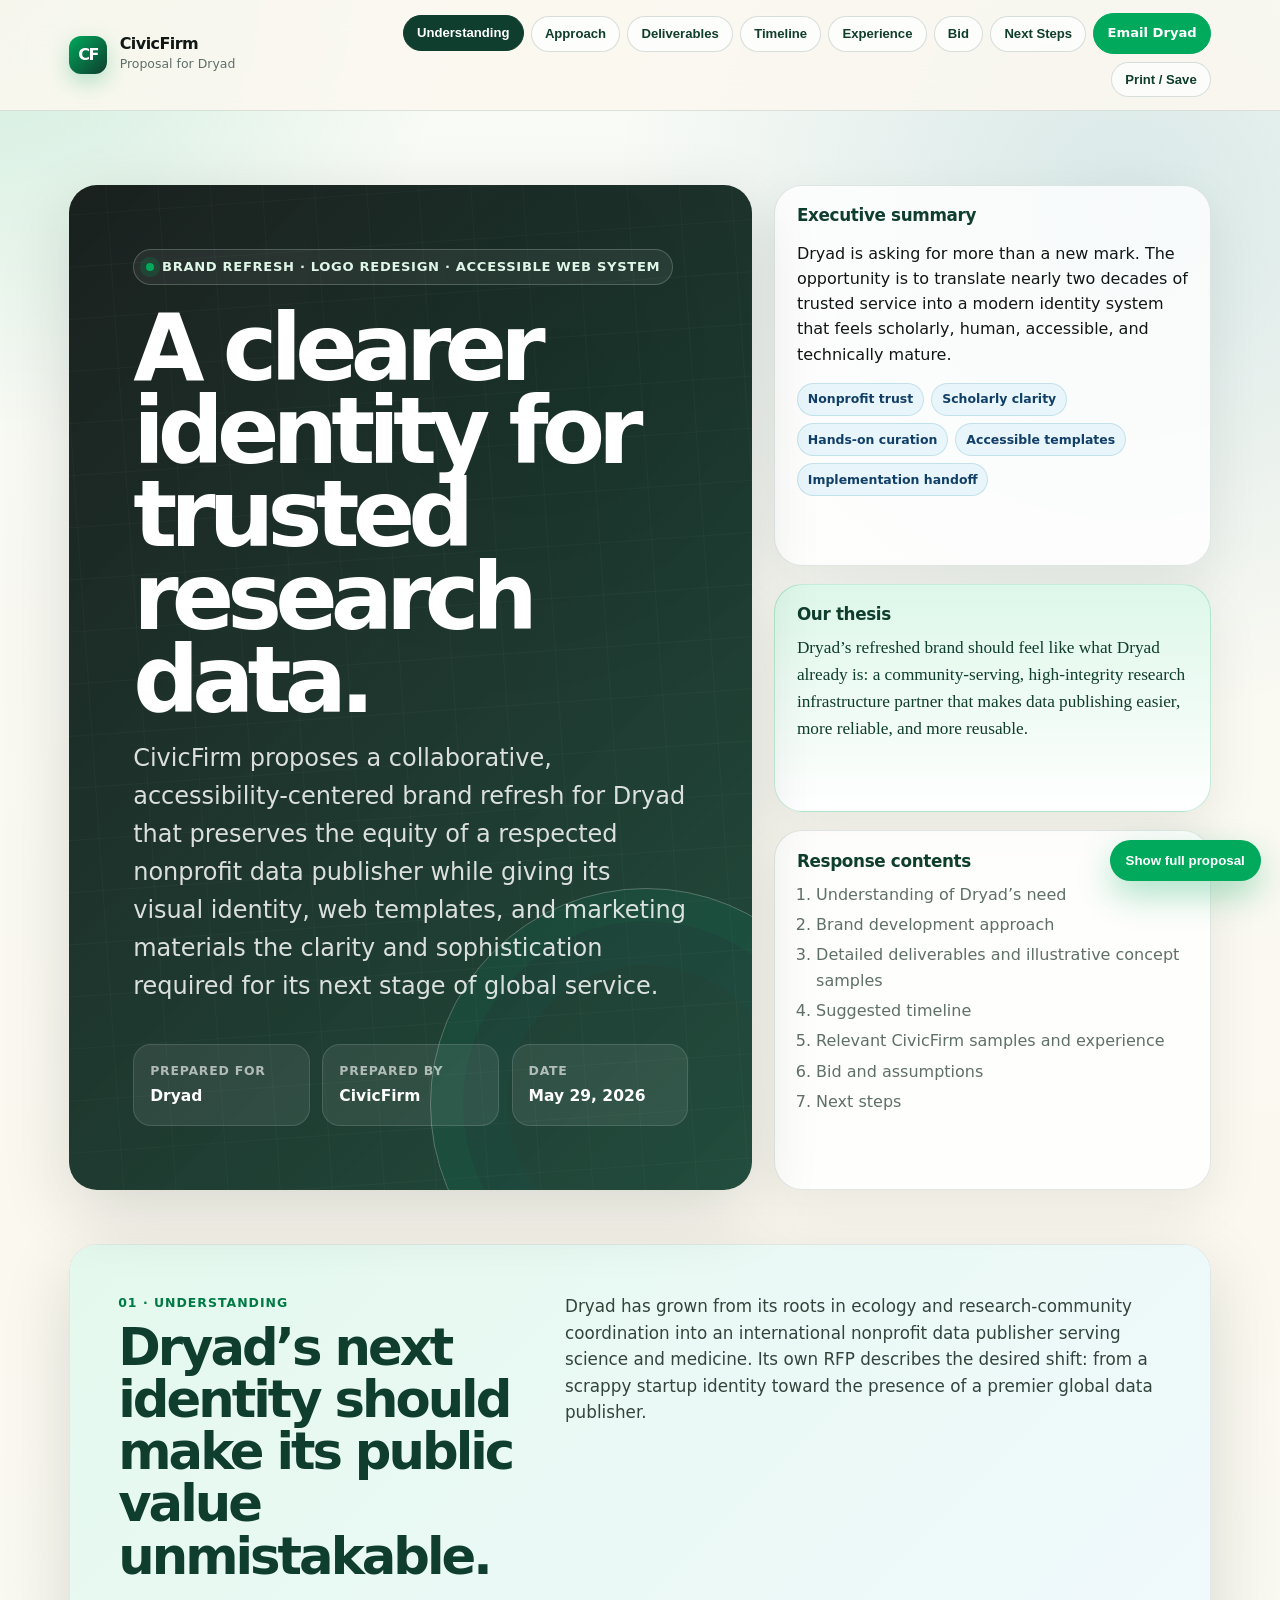
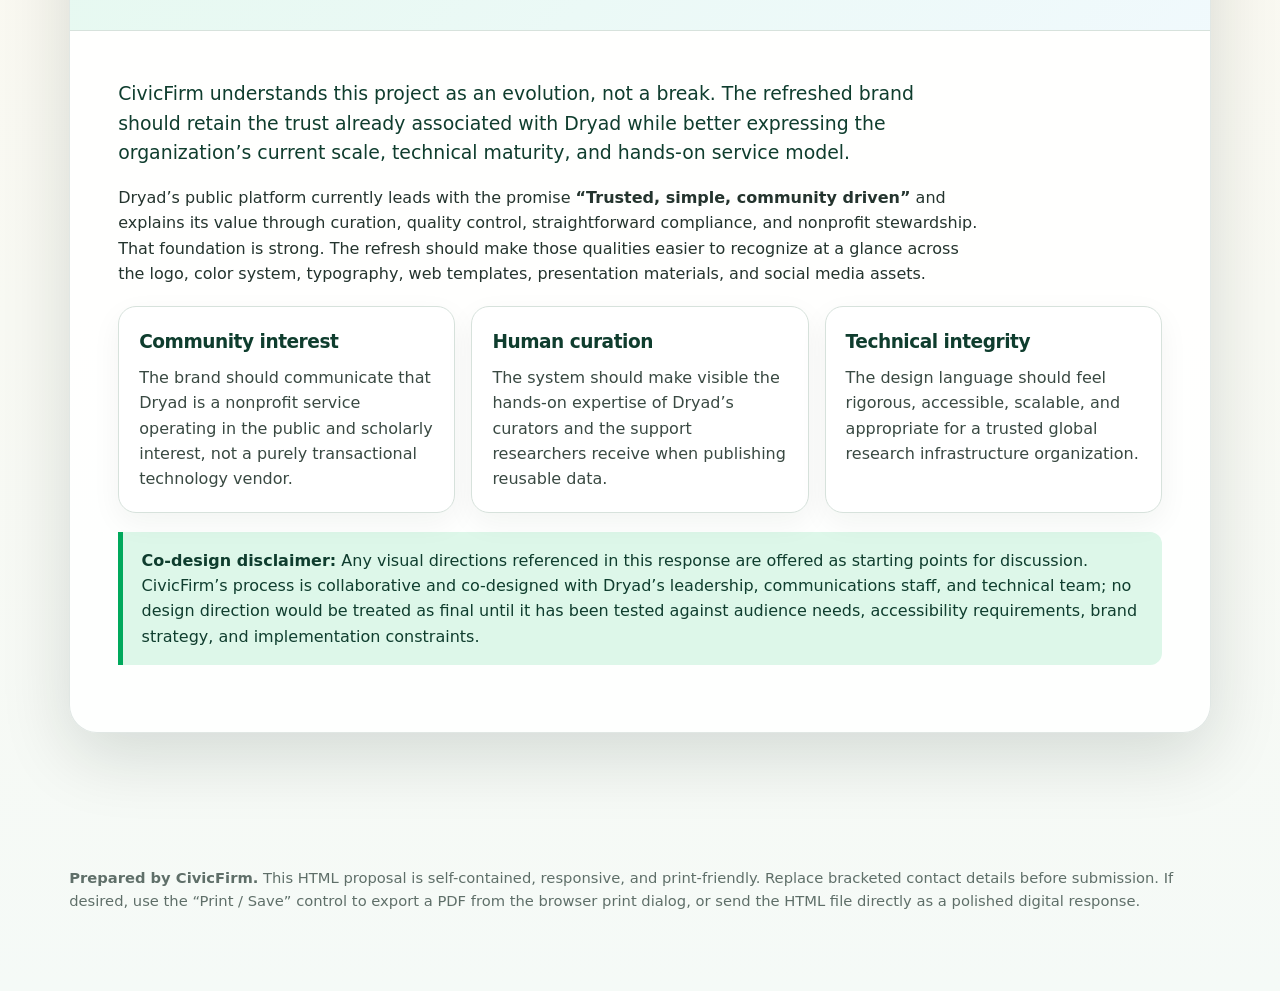
==== client/public/dryad/index.html @ 9127d40f "Add Dryad proposal landing page" ====
<!doctype html>
<html lang="en">
<head>
  <meta charset="utf-8" />
  <meta name="viewport" content="width=device-width, initial-scale=1" />
  <title>CivicFirm Proposal for Dryad Brand Refresh and Logo Redesign</title>
  <meta name="description" content="A CivicFirm proposal response to Dryad's request for proposals for a brand refresh, logo redesign, accessible web redesign, and marketing templates." />
  <style>
    :root {
      --ink: #111715;
      --forest: #0f3d2e;
      --green: #00a95c;
      --green-dark: #007a45;
      --teal: #006e87;
      --blue: #113f67;
      --mint: #ddf7e9;
      --sky: #e8f6fb;
      --ivory: #fbf8ef;
      --paper: #ffffff;
      --muted: #5f6f69;
      --line: #d7e2dc;
      --gold: #c99b3f;
      --shadow: 0 22px 70px rgba(8, 31, 24, 0.14);
      --radius-xl: 28px;
      --radius-lg: 18px;
      --radius-md: 12px;
      --max: 1180px;
      --sans: Inter, ui-sans-serif, system-ui, -apple-system, BlinkMacSystemFont, "Segoe UI", Arial, sans-serif;
      --serif: Georgia, "Times New Roman", serif;
    }

    * { box-sizing: border-box; }
    html { scroll-behavior: smooth; }
    body {
      margin: 0;
      color: var(--ink);
      background:
        radial-gradient(circle at top left, rgba(0,169,92,0.16), transparent 28rem),
        radial-gradient(circle at 88% 8%, rgba(0,110,135,0.13), transparent 32rem),
        linear-gradient(180deg, #f8fbf7 0%, var(--ivory) 48%, #f5faf7 100%);
      font-family: var(--sans);
      line-height: 1.58;
    }

    a { color: var(--teal); text-decoration-thickness: 0.08em; text-underline-offset: 0.18em; }
    a:hover { color: var(--green-dark); }
    strong { font-weight: 760; }

    .skip-link {
      position: absolute;
      left: -999px;
      top: 0;
      background: var(--ink);
      color: white;
      padding: 0.8rem 1rem;
      z-index: 1000;
    }
    .skip-link:focus { left: 1rem; top: 1rem; border-radius: 8px; }

    .topbar {
      position: sticky;
      top: 0;
      z-index: 100;
      backdrop-filter: blur(18px);
      background: rgba(251, 248, 239, 0.88);
      border-bottom: 1px solid rgba(15, 61, 46, 0.12);
    }
    .topbar-inner {
      max-width: var(--max);
      margin: 0 auto;
      padding: 0.82rem 1.2rem;
      display: flex;
      justify-content: space-between;
      align-items: center;
      gap: 1rem;
    }
    .brand-lockup {
      display: flex;
      align-items: center;
      gap: 0.78rem;
      min-width: 220px;
    }
    .mark {
      width: 38px;
      height: 38px;
      border-radius: 12px;
      background: linear-gradient(135deg, var(--green), var(--forest));
      display: grid;
      place-items: center;
      color: #fff;
      font-weight: 900;
      letter-spacing: -0.08em;
      box-shadow: 0 8px 22px rgba(0, 169, 92, 0.28);
    }
    .brand-title { font-weight: 850; letter-spacing: -0.035em; line-height: 1; }
    .brand-subtitle { color: var(--muted); font-size: 0.78rem; margin-top: 0.1rem; }
    .nav-buttons {
      display: flex;
      align-items: center;
      justify-content: flex-end;
      gap: 0.45rem;
      flex-wrap: wrap;
    }
    button.tab-button, .print-button, .email-button {
      appearance: none;
      border: 1px solid rgba(15, 61, 46, 0.16);
      border-radius: 999px;
      background: rgba(255,255,255,0.72);
      color: var(--forest);
      font-weight: 720;
      font-size: 0.82rem;
      padding: 0.58rem 0.82rem;
      cursor: pointer;
      transition: 150ms ease;
      text-decoration: none;
      display: inline-flex;
      align-items: center;
      gap: 0.3rem;
    }
    button.tab-button:hover, .print-button:hover, .email-button:hover,
    button.tab-button[aria-selected="true"] {
      background: var(--forest);
      color: white;
      border-color: var(--forest);
      transform: translateY(-1px);
    }
    .email-button { background: var(--green); border-color: var(--green); color: #fff; }

    .hero {
      max-width: var(--max);
      margin: 0 auto;
      padding: 4.6rem 1.2rem 2rem;
    }
    .hero-grid {
      display: grid;
      grid-template-columns: 1.22fr 0.78fr;
      gap: 1.4rem;
      align-items: stretch;
    }
    .hero-card {
      position: relative;
      overflow: hidden;
      border-radius: var(--radius-xl);
      color: white;
      padding: clamp(2rem, 5vw, 4.4rem);
      min-height: 620px;
      background:
        linear-gradient(135deg, rgba(17,23,21,0.96), rgba(15,61,46,0.92)),
        radial-gradient(circle at 74% 20%, rgba(0,169,92,0.38), transparent 20rem);
      box-shadow: var(--shadow);
    }
    .hero-card::before {
      content: "";
      position: absolute;
      inset: -20%;
      opacity: 0.16;
      background-image:
        linear-gradient(rgba(255,255,255,.18) 1px, transparent 1px),
        linear-gradient(90deg, rgba(255,255,255,.18) 1px, transparent 1px);
      background-size: 52px 52px;
      transform: rotate(-4deg);
    }
    .hero-card::after {
      content: "";
      position: absolute;
      right: -110px;
      bottom: -130px;
      width: 430px;
      height: 430px;
      border: 1px solid rgba(221,247,233,0.28);
      border-radius: 50%;
      box-shadow: inset 0 0 0 32px rgba(0,169,92,0.07), inset 0 0 0 76px rgba(0,110,135,0.05);
    }
    .hero-content { position: relative; z-index: 2; }
    .eyebrow {
      display: inline-flex;
      align-items: center;
      gap: 0.5rem;
      padding: 0.42rem 0.74rem;
      border: 1px solid rgba(221,247,233,0.22);
      border-radius: 999px;
      color: #dff7e8;
      background: rgba(255,255,255,0.06);
      font-size: 0.82rem;
      font-weight: 800;
      letter-spacing: 0.05em;
      text-transform: uppercase;
    }
    .eyebrow::before {
      content: "";
      width: 8px;
      height: 8px;
      border-radius: 50%;
      background: var(--green);
      box-shadow: 0 0 0 6px rgba(0,169,92,0.17);
    }
    h1 {
      font-size: clamp(3rem, 7.2vw, 6.6rem);
      line-height: 0.9;
      letter-spacing: -0.075em;
      margin: 1.4rem 0 1.15rem;
      max-width: 900px;
    }
    .lede {
      font-size: clamp(1.12rem, 2vw, 1.5rem);
      max-width: 780px;
      color: rgba(255,255,255,0.84);
      margin: 0 0 2rem;
    }
    .meta-strip {
      display: grid;
      grid-template-columns: repeat(3, minmax(0, 1fr));
      gap: 0.8rem;
      margin-top: 2.4rem;
    }
    .meta-card {
      background: rgba(255,255,255,0.08);
      border: 1px solid rgba(255,255,255,0.13);
      border-radius: 18px;
      padding: 1rem;
    }
    .meta-card span { display: block; color: rgba(255,255,255,0.62); font-size: 0.78rem; text-transform: uppercase; letter-spacing: 0.06em; font-weight: 800; }
    .meta-card strong { display: block; color: white; margin-top: 0.2rem; font-size: 0.97rem; }

    .side-stack { display: grid; gap: 1.1rem; }
    .summary-card, .quote-card, .toc-card {
      border-radius: var(--radius-xl);
      background: rgba(255,255,255,0.8);
      border: 1px solid rgba(15, 61, 46, 0.12);
      box-shadow: 0 18px 52px rgba(8, 31, 24, 0.08);
      padding: 1.35rem;
    }
    .summary-card h2, .quote-card h2, .toc-card h2 { font-size: 1.05rem; margin: 0 0 0.75rem; letter-spacing: -0.02em; }
    .quote-card {
      background: linear-gradient(180deg, var(--mint), #fff);
      border-color: rgba(0,169,92,0.22);
    }
    .quote-card blockquote {
      margin: 0;
      color: var(--forest);
      font-family: var(--serif);
      font-size: 1.08rem;
      line-height: 1.55;
    }
    .pill-list { display: flex; flex-wrap: wrap; gap: 0.45rem; margin-top: 1rem; }
    .pill {
      display: inline-flex;
      border: 1px solid rgba(0, 110, 135, 0.16);
      background: var(--sky);
      color: var(--blue);
      border-radius: 999px;
      padding: 0.35rem 0.62rem;
      font-size: 0.78rem;
      font-weight: 760;
    }
    .toc-card ol { margin: 0; padding-left: 1.2rem; color: var(--muted); }
    .toc-card li { margin: 0.32rem 0; }

    main {
      max-width: var(--max);
      margin: 0 auto;
      padding: 0 1.2rem 4rem;
    }
    .section {
      display: none;
      margin: 1.4rem 0;
      border-radius: var(--radius-xl);
      background: rgba(255,255,255,0.88);
      border: 1px solid rgba(15, 61, 46, 0.12);
      box-shadow: var(--shadow);
      overflow: hidden;
    }
    .section.active, body.show-all .section { display: block; }
    .section-header {
      display: grid;
      grid-template-columns: 0.82fr 1.18fr;
      gap: 2rem;
      padding: clamp(1.7rem, 4vw, 3rem);
      background:
        linear-gradient(135deg, rgba(221,247,233,0.8), rgba(232,246,251,0.64)),
        linear-gradient(180deg, #fff, #fff);
      border-bottom: 1px solid var(--line);
    }
    .section-kicker { color: var(--green-dark); font-weight: 850; text-transform: uppercase; letter-spacing: 0.08em; font-size: 0.78rem; margin-bottom: 0.5rem; }
    h2 {
      font-size: clamp(2rem, 4vw, 3.2rem);
      line-height: 1.02;
      letter-spacing: -0.058em;
      margin: 0;
      color: var(--forest);
    }
    .section-header p { margin: 0; color: #33443d; font-size: 1.05rem; }
    .section-body { padding: clamp(1.5rem, 4vw, 3rem); }
    .prose { max-width: 860px; }
    .prose p { margin: 0 0 1.05rem; color: #24342e; }
    .lead-paragraph { font-size: 1.18rem; color: var(--forest) !important; }

    .grid-2 { display: grid; grid-template-columns: repeat(2, minmax(0, 1fr)); gap: 1rem; }
    .grid-3 { display: grid; grid-template-columns: repeat(3, minmax(0, 1fr)); gap: 1rem; }
    .card {
      border: 1px solid var(--line);
      border-radius: var(--radius-lg);
      background: #fff;
      padding: 1.25rem;
      box-shadow: 0 10px 30px rgba(8, 31, 24, 0.05);
    }
    .card h3 { margin: 0 0 0.55rem; color: var(--forest); letter-spacing: -0.026em; font-size: 1.16rem; }
    .card p { margin: 0; color: #394942; }
    .number {
      width: 34px;
      height: 34px;
      border-radius: 10px;
      display: grid;
      place-items: center;
      color: #fff;
      background: var(--forest);
      font-weight: 880;
      margin-bottom: 0.75rem;
    }
    .phase-card:nth-child(2) .number { background: var(--teal); }
    .phase-card:nth-child(3) .number { background: var(--green-dark); }
    .phase-card:nth-child(4) .number { background: var(--blue); }
    .phase-card:nth-child(5) .number { background: #6d5b1f; }

    table {
      width: 100%;
      border-collapse: collapse;
      overflow: hidden;
      border-radius: var(--radius-lg);
      background: #fff;
      border: 1px solid var(--line);
      box-shadow: 0 10px 30px rgba(8,31,24,.05);
    }
    th, td { text-align: left; vertical-align: top; padding: 1rem; border-bottom: 1px solid var(--line); }
    th { color: var(--forest); background: #eef8f2; font-size: 0.82rem; text-transform: uppercase; letter-spacing: 0.055em; }
    tr:last-child td { border-bottom: none; }
    td { color: #2b3b35; }

    .concept-intro {
      margin-top: 1.4rem;
      padding: 1rem 1.1rem;
      border-left: 5px solid var(--green);
      border-radius: 0 var(--radius-md) var(--radius-md) 0;
      background: linear-gradient(90deg, rgba(221,247,233,0.92), rgba(232,246,251,0.62));
      color: #22332d;
    }
    .concept-gallery {
      display: grid;
      grid-template-columns: repeat(2, minmax(0, 1fr));
      gap: 1rem;
      margin-top: 1.2rem;
    }
    .concept-panel {
      position: relative;
      overflow: hidden;
      border: 1px solid var(--line);
      border-radius: var(--radius-xl);
      background: #fff;
      box-shadow: 0 16px 48px rgba(8,31,24,0.08);
      min-height: 360px;
    }
    .concept-panel.wide { grid-column: 1 / -1; }
    .concept-head {
      padding: 1rem 1.1rem;
      border-bottom: 1px solid var(--line);
      background: linear-gradient(135deg, #f9fffb, #eef8f2);
    }
    .concept-head span {
      display: inline-flex;
      align-items: center;
      border-radius: 999px;
      padding: 0.28rem 0.55rem;
      background: var(--forest);
      color: #fff;
      font-size: 0.68rem;
      text-transform: uppercase;
      letter-spacing: 0.07em;
      font-weight: 850;
      margin-bottom: 0.45rem;
    }
    .concept-head h3 { margin: 0; color: var(--forest); font-size: 1.08rem; letter-spacing: -0.025em; }
    .concept-body { padding: 1.1rem; }
    .logo-samples {
      display: grid;
      grid-template-columns: repeat(3, minmax(0, 1fr));
      gap: 0.8rem;
    }
    .logo-tile {
      border: 1px solid var(--line);
      border-radius: 18px;
      padding: 1rem 0.8rem;
      min-height: 210px;
      display: flex;
      flex-direction: column;
      justify-content: space-between;
      background: linear-gradient(180deg, #fff, #f8fcfa);
    }
    .logo-mark-demo {
      width: 86px;
      height: 86px;
      margin-bottom: 0.8rem;
      border-radius: 26px;
      display: grid;
      place-items: center;
      color: #fff;
      background: radial-gradient(circle at 35% 30%, #39d982, #0f3d2e 68%);
      font-size: 1.8rem;
      font-weight: 950;
      letter-spacing: -0.08em;
      position: relative;
      overflow: hidden;
    }
    .logo-mark-demo::after {
      content: "";
      position: absolute;
      inset: 14px;
      border: 1px solid rgba(255,255,255,0.42);
      border-radius: 50%;
      box-shadow: 18px 4px 0 -12px rgba(255,255,255,0.75), -14px 18px 0 -11px rgba(255,255,255,0.55), 24px 28px 0 -13px rgba(255,255,255,0.65);
    }
    .logo-mark-demo.alt { border-radius: 999px; background: radial-gradient(circle at 30% 30%, #e8f6fb, #006e87 68%); }
    .logo-mark-demo.line { background: #fbf8ef; color: var(--forest); border: 2px solid var(--forest); }
    .logo-tile strong { color: var(--forest); }
    .logo-tile p { margin: 0.35rem 0 0; color: var(--muted); font-size: 0.86rem; }
    .palette-row {
      display: grid;
      grid-template-columns: repeat(5, minmax(0, 1fr));
      gap: 0.7rem;
      margin-bottom: 1rem;
    }
    .swatch {
      min-height: 122px;
      border-radius: 18px;
      padding: 0.7rem;
      color: #fff;
      display: flex;
      flex-direction: column;
      justify-content: flex-end;
      box-shadow: inset 0 0 0 1px rgba(255,255,255,0.22);
      font-size: 0.76rem;
      font-weight: 760;
    }
    .swatch small { opacity: 0.82; font-weight: 650; }
    .type-demo {
      border: 1px solid var(--line);
      border-radius: 18px;
      padding: 1rem;
      background: #fbfefa;
    }
    .type-demo .display { font-size: clamp(2rem, 4vw, 4rem); line-height: 0.92; letter-spacing: -0.075em; color: var(--forest); font-weight: 900; margin-bottom: 0.7rem; }
    .type-demo .body { max-width: 700px; color: #33443d; }
    .web-mock {
      border: 1px solid #cfe0d7;
      border-radius: 22px;
      overflow: hidden;
      background: #fff;
      box-shadow: 0 12px 36px rgba(8,31,24,0.08);
    }
    .browser-bar {
      height: 38px;
      background: #eef4f0;
      border-bottom: 1px solid #d6e5dd;
      display: flex;
      align-items: center;
      gap: 0.35rem;
      padding: 0 0.9rem;
    }
    .browser-dot { width: 9px; height: 9px; border-radius: 50%; background: #b7c7bf; }
    .mock-hero {
      display: grid;
      grid-template-columns: 0.95fr 1.05fr;
      min-height: 330px;
    }
    .mock-left {
      padding: 1.4rem;
      background: linear-gradient(135deg, #0f3d2e, #113f67);
      color: #fff;
      position: relative;
      overflow: hidden;
    }
    .mock-left::after {
      content: "";
      position: absolute;
      right: -50px;
      bottom: -50px;
      width: 170px;
      height: 170px;
      border: 1px solid rgba(255,255,255,0.2);
      border-radius: 50%;
      box-shadow: inset 0 0 0 28px rgba(0,169,92,0.14);
    }
    .mock-left h4 { font-size: 2.1rem; line-height: 0.95; letter-spacing: -0.06em; margin: 2rem 0 0.6rem; max-width: 360px; }
    .mock-left p { color: rgba(255,255,255,0.82); margin: 0; max-width: 360px; }
    .mock-right { padding: 1.2rem; background: #f8fcfa; }
    .mock-search { background: white; border: 1px solid #d5e4dc; border-radius: 999px; padding: 0.72rem 0.9rem; color: #587067; margin-bottom: 1rem; }
    .mock-card { background: white; border: 1px solid #dbe8e1; border-radius: 16px; padding: 0.9rem; margin-bottom: 0.7rem; }
    .mock-card strong { color: var(--forest); display: block; }
    .mock-card span { color: var(--muted); font-size: 0.85rem; }
    .marketing-mocks {
      display: grid;
      grid-template-columns: 0.92fr 1.08fr;
      gap: 1rem;
      align-items: stretch;
    }
    .social-card {
      border-radius: 26px;
      min-height: 360px;
      background:
        radial-gradient(circle at 83% 15%, rgba(0,169,92,0.28), transparent 9rem),
        linear-gradient(135deg, #0f3d2e, #111715);
      color: white;
      padding: 1.4rem;
      display: flex;
      flex-direction: column;
      justify-content: space-between;
      overflow: hidden;
      position: relative;
    }
    .social-card::after { content: ""; position: absolute; inset: auto -80px -80px auto; width: 220px; height: 220px; border-radius: 50%; border: 1px solid rgba(255,255,255,0.25); }
    .social-card h4 { font-size: 2.6rem; line-height: 0.9; letter-spacing: -0.07em; margin: 0; position: relative; z-index: 1; }
    .social-card p { color: rgba(255,255,255,0.78); max-width: 310px; position: relative; z-index: 1; }
    .slide-card {
      border: 1px solid var(--line);
      border-radius: 24px;
      background: #fff;
      padding: 1.2rem;
      min-height: 360px;
      display: grid;
      grid-template-rows: auto 1fr auto;
      gap: 1rem;
    }
    .slide-title { font-size: 2.1rem; line-height: 1; letter-spacing: -0.06em; color: var(--forest); font-weight: 900; max-width: 450px; }
    .slide-chart { display: grid; grid-template-columns: repeat(4, 1fr); align-items: end; gap: 0.55rem; min-height: 150px; padding: 0.8rem; background: #f4faf7; border-radius: 18px; }
    .bar { border-radius: 999px 999px 6px 6px; background: linear-gradient(180deg, #00a95c, #006e87); min-height: 46px; }
    .asset-caption { margin: 0.75rem 0 0; color: var(--muted); font-size: 0.88rem; }

    .sample-grid {
      display: grid;
      grid-template-columns: repeat(5, minmax(0, 1fr));
      gap: 0.9rem;
      margin-top: 1.25rem;
    }
    .sample-card {
      border: 1px solid var(--line);
      border-radius: var(--radius-lg);
      background: linear-gradient(180deg, #fff, #f8fcfa);
      padding: 1rem;
      box-shadow: 0 10px 30px rgba(8, 31, 24, 0.05);
      display: flex;
      flex-direction: column;
      gap: 0.55rem;
      min-height: 260px;
    }
    .sample-tag {
      color: var(--green-dark);
      background: var(--mint);
      border: 1px solid rgba(0,169,92,0.18);
      border-radius: 999px;
      padding: 0.28rem 0.52rem;
      font-size: 0.68rem;
      font-weight: 850;
      letter-spacing: 0.055em;
      text-transform: uppercase;
      align-self: flex-start;
    }
    .sample-card h3 { margin: 0; color: var(--forest); letter-spacing: -0.03em; font-size: 1.08rem; }
    .sample-card p { margin: 0; color: #3a4b44; font-size: 0.92rem; }
    .sample-card .relevance { margin-top: auto; padding-top: 0.75rem; border-top: 1px solid var(--line); color: var(--blue); }

    .timeline {
      position: relative;
      display: grid;
      gap: 0.75rem;
    }
    .timeline-item {
      display: grid;
      grid-template-columns: 150px 1fr;
      gap: 1rem;
      align-items: start;
      padding: 1rem;
      border: 1px solid var(--line);
      border-radius: var(--radius-lg);
      background: #fff;
    }
    .week {
      color: var(--green-dark);
      font-weight: 850;
      text-transform: uppercase;
      letter-spacing: 0.06em;
      font-size: 0.82rem;
    }
    .timeline-item h3 { margin: 0 0 0.2rem; font-size: 1.04rem; color: var(--forest); }
    .timeline-item p { margin: 0; color: #43544d; }

    .investment {
      display: grid;
      grid-template-columns: 0.9fr 1.1fr;
      gap: 1rem;
      align-items: stretch;
    }
    .price-card {
      border-radius: var(--radius-xl);
      background: linear-gradient(135deg, var(--forest), #061b14);
      color: #fff;
      padding: 2rem;
      position: relative;
      overflow: hidden;
    }
    .price-card::after {
      content: "";
      position: absolute;
      right: -90px;
      top: -90px;
      width: 230px;
      height: 230px;
      border-radius: 50%;
      background: rgba(0,169,92,0.2);
    }
    .price-label { color: rgba(255,255,255,.65); text-transform: uppercase; letter-spacing: .08em; font-weight: 850; font-size: .78rem; }
    .price { font-size: clamp(3rem, 7vw, 5.3rem); letter-spacing: -0.08em; font-weight: 900; line-height: .9; margin: 0.65rem 0; }
    .price-card p { color: rgba(255,255,255,.82); margin: 0; }

    .note {
      border-left: 5px solid var(--green);
      background: var(--mint);
      padding: 1rem 1.15rem;
      border-radius: 0 var(--radius-md) var(--radius-md) 0;
      color: var(--forest);
      margin: 1.2rem 0;
    }
    .fineprint { color: var(--muted); font-size: 0.9rem; }
    .source-list { font-size: 0.92rem; color: var(--muted); }
    .source-list li { margin-bottom: 0.4rem; }

    .closing {
      border-radius: var(--radius-xl);
      padding: clamp(2rem, 5vw, 4rem);
      background: linear-gradient(135deg, #fff, var(--mint));
      border: 1px solid rgba(0,169,92,.18);
    }
    .closing h2 { max-width: 760px; }
    .contact-box {
      display: grid;
      grid-template-columns: repeat(3, minmax(0, 1fr));
      gap: 0.9rem;
      margin-top: 1.4rem;
    }
    .contact-box .card { min-height: 118px; }

    .footer {
      max-width: var(--max);
      margin: 0 auto;
      padding: 2rem 1.2rem 4rem;
      color: var(--muted);
      font-size: 0.92rem;
    }

    .show-all-toggle {
      position: fixed;
      right: 1.2rem;
      bottom: 1.2rem;
      z-index: 90;
      border: none;
      background: var(--green);
      color: #fff;
      border-radius: 999px;
      padding: 0.82rem 1rem;
      font-weight: 850;
      box-shadow: 0 14px 34px rgba(0,169,92,0.32);
      cursor: pointer;
    }

    @media (max-width: 980px) {
      .hero-grid, .section-header, .grid-2, .grid-3, .concept-gallery, .logo-samples, .palette-row, .mock-hero, .marketing-mocks, .sample-grid, .investment { grid-template-columns: 1fr; }
      .hero-card { min-height: auto; }
      .topbar-inner { align-items: flex-start; flex-direction: column; }
      .nav-buttons { justify-content: flex-start; }
      .meta-strip { grid-template-columns: 1fr; }
      .timeline-item { grid-template-columns: 1fr; }
      .contact-box { grid-template-columns: 1fr; }
    }

    @media print {
      body { background: #fff; color: #000; }
      .topbar, .show-all-toggle, .skip-link { display: none !important; }
      .hero { padding-top: 0; }
      .hero-grid, .section-header, .grid-2, .grid-3, .concept-gallery, .logo-samples, .palette-row, .mock-hero, .marketing-mocks, .sample-grid, .investment, .contact-box { grid-template-columns: 1fr; }
      .hero-card, .section, .card, table, .summary-card, .quote-card, .toc-card { box-shadow: none; }
      .section { display: block !important; break-inside: avoid; margin: 1rem 0; }
      .hero-card { min-height: auto; color: #000; background: #fff; border: 1px solid #ddd; }
      .hero-card::before, .hero-card::after { display: none; }
      .lede, .meta-card strong, .meta-card span { color: #000; }
      .meta-card { border: 1px solid #ddd; background: #fff; }
      a { color: #000; text-decoration: underline; }
    }
  </style>
</head>
<body>
  <a class="skip-link" href="#proposal">Skip to proposal content</a>

  <header class="topbar" aria-label="Proposal navigation">
    <div class="topbar-inner">
      <div class="brand-lockup" aria-label="CivicFirm proposal brand">
        <div class="mark" aria-hidden="true">CF</div>
        <div>
          <div class="brand-title">CivicFirm</div>
          <div class="brand-subtitle">Proposal for Dryad</div>
        </div>
      </div>
      <nav class="nav-buttons" aria-label="Proposal sections" role="tablist">
        <button class="tab-button" role="tab" aria-selected="true" data-target="understanding">Understanding</button>
        <button class="tab-button" role="tab" aria-selected="false" data-target="approach">Approach</button>
        <button class="tab-button" role="tab" aria-selected="false" data-target="deliverables">Deliverables</button>
        <button class="tab-button" role="tab" aria-selected="false" data-target="timeline">Timeline</button>
        <button class="tab-button" role="tab" aria-selected="false" data-target="experience">Experience</button>
        <button class="tab-button" role="tab" aria-selected="false" data-target="investment">Bid</button>
        <button class="tab-button" role="tab" aria-selected="false" data-target="next">Next Steps</button>
        <a class="email-button" href="mailto:partnerships@dryad.org?subject=CivicFirm%20Proposal%20for%20Dryad%20Brand%20Refresh%20and%20Logo%20Redesign">Email Dryad</a>
        <button class="print-button" type="button" onclick="window.print()">Print / Save</button>
      </nav>
    </div>
  </header>

  <section class="hero" aria-labelledby="proposal-title">
    <div class="hero-grid">
      <div class="hero-card">
        <div class="hero-content">
          <div class="eyebrow">Brand Refresh · Logo Redesign · Accessible Web System</div>
          <h1 id="proposal-title">A clearer identity for trusted research data.</h1>
          <p class="lede">CivicFirm proposes a collaborative, accessibility-centered brand refresh for Dryad that preserves the equity of a respected nonprofit data publisher while giving its visual identity, web templates, and marketing materials the clarity and sophistication required for its next stage of global service.</p>
          <div class="meta-strip" aria-label="Proposal summary details">
            <div class="meta-card"><span>Prepared for</span><strong>Dryad</strong></div>
            <div class="meta-card"><span>Prepared by</span><strong>CivicFirm</strong></div>
            <div class="meta-card"><span>Date</span><strong>May 29, 2026</strong></div>
          </div>
        </div>
      </div>
      <aside class="side-stack" aria-label="Proposal summary">
        <div class="summary-card">
          <h2>Executive summary</h2>
          <p>Dryad is asking for more than a new mark. The opportunity is to translate nearly two decades of trusted service into a modern identity system that feels scholarly, human, accessible, and technically mature.</p>
          <div class="pill-list" aria-label="Proposal themes">
            <span class="pill">Nonprofit trust</span>
            <span class="pill">Scholarly clarity</span>
            <span class="pill">Hands-on curation</span>
            <span class="pill">Accessible templates</span>
            <span class="pill">Implementation handoff</span>
          </div>
        </div>
        <div class="quote-card">
          <h2>Our thesis</h2>
          <blockquote>Dryad’s refreshed brand should feel like what Dryad already is: a community-serving, high-integrity research infrastructure partner that makes data publishing easier, more reliable, and more reusable.</blockquote>
        </div>
        <div class="toc-card">
          <h2>Response contents</h2>
          <ol>
            <li>Understanding of Dryad’s need</li>
            <li>Brand development approach</li>
            <li>Detailed deliverables and illustrative concept samples</li>
            <li>Suggested timeline</li>
            <li>Relevant CivicFirm samples and experience</li>
            <li>Bid and assumptions</li>
            <li>Next steps</li>
          </ol>
        </div>
      </aside>
    </div>
  </section>

  <main id="proposal">
    <section class="section active" id="understanding" role="tabpanel" aria-labelledby="understanding-label">
      <div class="section-header">
        <div>
          <div class="section-kicker" id="understanding-label">01 · Understanding</div>
          <h2>Dryad’s next identity should make its public value unmistakable.</h2>
        </div>
        <p>Dryad has grown from its roots in ecology and research-community coordination into an international nonprofit data publisher serving science and medicine. Its own RFP describes the desired shift: from a scrappy startup identity toward the presence of a premier global data publisher.</p>
      </div>
      <div class="section-body">
        <div class="prose">
          <p class="lead-paragraph">CivicFirm understands this project as an evolution, not a break. The refreshed brand should retain the trust already associated with Dryad while better expressing the organization’s current scale, technical maturity, and hands-on service model.</p>
          <p>Dryad’s public platform currently leads with the promise <strong>“Trusted, simple, community driven”</strong> and explains its value through curation, quality control, straightforward compliance, and nonprofit stewardship. That foundation is strong. The refresh should make those qualities easier to recognize at a glance across the logo, color system, typography, web templates, presentation materials, and social media assets.</p>
        </div>
        <div class="grid-3" style="margin-top:1.25rem;">
          <div class="card"><h3>Community interest</h3><p>The brand should communicate that Dryad is a nonprofit service operating in the public and scholarly interest, not a purely transactional technology vendor.</p></div>
          <div class="card"><h3>Human curation</h3><p>The system should make visible the hands-on expertise of Dryad’s curators and the support researchers receive when publishing reusable data.</p></div>
          <div class="card"><h3>Technical integrity</h3><p>The design language should feel rigorous, accessible, scalable, and appropriate for a trusted global research infrastructure organization.</p></div>
        </div>
        <div class="note"><strong>Co-design disclaimer:</strong> Any visual directions referenced in this response are offered as starting points for discussion. CivicFirm’s process is collaborative and co-designed with Dryad’s leadership, communications staff, and technical team; no design direction would be treated as final until it has been tested against audience needs, accessibility requirements, brand strategy, and implementation constraints.</div>
      </div>
    </section>

    <section class="section" id="approach" role="tabpanel" aria-labelledby="approach-label">
      <div class="section-header">
        <div>
          <div class="section-kicker" id="approach-label">02 · Approach</div>
          <h2>A structured process that turns strategy into implementation-ready design.</h2>
        </div>
        <p>Our approach is designed for stakeholder review, technical handoff, and accessibility from the beginning. Each phase produces usable artifacts and clear decision points so Dryad’s team can move confidently from discovery to implementation.</p>
      </div>
      <div class="section-body">
        <div class="grid-3">
          <div class="card phase-card"><div class="number">1</div><h3>Discovery and alignment</h3><p>We begin with a focused kickoff, stakeholder conversations, review of existing brand and website assets, audience mapping, and a shared definition of what the refreshed identity must accomplish.</p></div>
          <div class="card phase-card"><div class="number">2</div><h3>Brand strategy foundation</h3><p>We translate findings into a practical brand brief covering positioning, tone, visual principles, accessibility considerations, and criteria for evaluating creative directions.</p></div>
          <div class="card phase-card"><div class="number">3</div><h3>Logo and identity exploration</h3><p>We develop two to three concept routes for Dryad’s logo, color palette, typography, and graphic language, then refine the selected direction into a complete core identity system.</p></div>
          <div class="card phase-card"><div class="number">4</div><h3>Accessible web template design</h3><p>We design implementation-ready page templates for priority content types, with responsive behavior, component notes, accessibility guidance, and collaboration with Dryad’s in-house technical team.</p></div>
          <div class="card phase-card"><div class="number">5</div><h3>Marketing templates and handoff</h3><p>We create presentation and social media templates, finalize brand guidance, package source files, and support a handoff session so Dryad can implement and extend the system internally.</p></div>
        </div>
      </div>
    </section>

    <section class="section" id="deliverables" role="tabpanel" aria-labelledby="deliverables-label">
      <div class="section-header">
        <div>
          <div class="section-kicker" id="deliverables-label">03 · Deliverables</div>
          <h2>The work will cover identity, web templates, marketing templates, and handoff.</h2>
        </div>
        <p>The proposed deliverables are mapped directly to Dryad’s RFP scope: core brand elements, accessible web redesign templates, and marketing materials in the same visual system.</p>
      </div>
      <div class="section-body">
        <table aria-label="Proposed deliverables">
          <thead><tr><th>Area</th><th>Included deliverables</th><th>Purpose</th></tr></thead>
          <tbody>
            <tr><td><strong>Core brand identity</strong></td><td>Updated logo system, logo lockups, color palette, typography recommendations, graphic motif direction, accessibility notes, and concise brand usage guidance.</td><td>Establish a recognizable identity that balances Dryad’s nonprofit roots, scholarly credibility, and technical sophistication.</td></tr>
            <tr><td><strong>Accessible web redesign</strong></td><td>Homepage direction, dataset/search experience direction, about or partner page template, help/resource page template, news/article template, general content page template, mobile responsive states, and component annotations.</td><td>Give Dryad’s in-house team practical, implementation-ready design guidance for priority page types.</td></tr>
            <tr><td><strong>Marketing templates</strong></td><td>Presentation deck cover and content slides, social media announcement cards, and reusable visual style guidance for future communications.</td><td>Help Dryad launch and maintain the refreshed brand consistently across outreach channels.</td></tr>
            <tr><td><strong>Technical handoff</strong></td><td>Organized source files, export-ready assets, design tokens where appropriate, accessibility notes, implementation meeting, and one post-handoff QA review cycle.</td><td>Support a smooth transition from design approval to internal implementation without unnecessary ambiguity.</td></tr>
          </tbody>
        </table>
        <div class="concept-intro"><strong>Illustrative samples of requested deliverables:</strong> The following concept samples are included to show the type of thinking CivicFirm would bring to the logo, brand system, accessible web templates, and marketing materials Dryad requested. These are intentionally preliminary, not final design recommendations; the actual creative direction would be co-designed with Dryad after discovery, stakeholder input, accessibility review, and technical implementation planning.</div>
        <div class="concept-gallery" aria-label="Illustrative sample concepts for Dryad requested deliverables">
          <article class="concept-panel wide">
            <div class="concept-head"><span>Logo system sample</span><h3>Three early identity directions to explore, not final marks.</h3></div>
            <div class="concept-body">
              <div class="logo-samples">
                <div class="logo-tile"><div><div class="logo-mark-demo">d</div><strong>Rooted data</strong><p>A refined evolution of Dryad’s tree/data-dot equity, connecting growth, stewardship, and reusable data.</p></div></div>
                <div class="logo-tile"><div><div class="logo-mark-demo alt">D</div><strong>Global repository</strong><p>A circular mark suggesting a trusted international network for research data across disciplines.</p></div></div>
                <div class="logo-tile"><div><div class="logo-mark-demo line">dy</div><strong>Scholarly utility</strong><p>A restrained typographic route emphasizing credibility, clarity, and a mature nonprofit infrastructure presence.</p></div></div>
              </div>
              <p class="asset-caption">A full engagement would test logo concepts at favicon size, header lockup size, slide-title size, and against accessibility and contrast requirements.</p>
            </div>
          </article>
          <article class="concept-panel">
            <div class="concept-head"><span>Color and type sample</span><h3>A palette that keeps trust, science, and service in balance.</h3></div>
            <div class="concept-body">
              <div class="palette-row" aria-label="Sample Dryad palette">
                <div class="swatch" style="background:#0f3d2e;">Forest Trust<small>#0F3D2E</small></div>
                <div class="swatch" style="background:#006e87;">Data Teal<small>#006E87</small></div>
                <div class="swatch" style="background:#00a95c;">Curation Green<small>#00A95C</small></div>
                <div class="swatch" style="background:#113f67;">Scholarly Blue<small>#113F67</small></div>
                <div class="swatch" style="background:#c99b3f; color:#111715;">Warm Signal<small>#C99B3F</small></div>
              </div>
              <div class="type-demo"><div class="display">Trusted, simple, community driven.</div><div class="body">Sample typography direction: a contemporary, highly legible sans serif for interface clarity paired with generous spacing, strong hierarchy, and accessible contrast.</div></div>
            </div>
          </article>
          <article class="concept-panel">
            <div class="concept-head"><span>Accessible web sample</span><h3>Homepage and search-first platform direction.</h3></div>
            <div class="concept-body">
              <div class="web-mock" aria-label="Sample Dryad website template concept">
                <div class="browser-bar"><span class="browser-dot"></span><span class="browser-dot"></span><span class="browser-dot"></span></div>
                <div class="mock-hero">
                  <div class="mock-left"><small>Dryad Data Platform</small><h4>Publish research data with confidence.</h4><p>Human curation, clear compliance, and reusable datasets for science and medicine.</p></div>
                  <div class="mock-right"><div class="mock-search">Search datasets, authors, institutions, or DOI</div><div class="mock-card"><strong>Submit data</strong><span>Guided workflow for researchers</span></div><div class="mock-card"><strong>Review and curate</strong><span>Quality control with expert support</span></div><div class="mock-card"><strong>Cite and reuse</strong><span>Persistent identifiers and clear metadata</span></div></div>
                </div>
              </div>
              <p class="asset-caption">This sample shows the kind of template language CivicFirm would refine for Dryad’s homepage, dataset/search, resource, and content pages.</p>
            </div>
          </article>
          <article class="concept-panel wide">
            <div class="concept-head"><span>Marketing template samples</span><h3>Launch-ready social and presentation directions in the same system.</h3></div>
            <div class="concept-body">
              <div class="marketing-mocks">
                <div class="social-card"><div><small>Dryad Data</small><h4>Research data that is easier to publish, cite, and reuse.</h4></div><p>Sample social announcement card for a brand refresh or curator-led data publishing campaign.</p></div>
                <div class="slide-card"><div class="slide-title">A premier nonprofit data publisher for science and medicine.</div><div class="slide-chart"><div class="bar" style="height:45%;"></div><div class="bar" style="height:72%;"></div><div class="bar" style="height:58%;"></div><div class="bar" style="height:86%;"></div></div><p class="asset-caption">Sample slide direction: clear headline, calm data-forward visual system, strong contrast, and modular components for Dryad’s staff to reuse.</p></div>
              </div>
            </div>
          </article>
        </div>
      </div>
    </section>

    <section class="section" id="timeline" role="tabpanel" aria-labelledby="timeline-label">
      <div class="section-header">
        <div>
          <div class="section-kicker" id="timeline-label">04 · Suggested timeline</div>
          <h2>A 10-week engagement with defined review points.</h2>
        </div>
        <p>This timeline assumes timely access to relevant brand materials, existing website context, stakeholder availability, and consolidated feedback at each review milestone.</p>
      </div>
      <div class="section-body">
        <div class="timeline" aria-label="Suggested project timeline">
          <div class="timeline-item"><div class="week">Week 1</div><div><h3>Kickoff and discovery</h3><p>Confirm goals, audiences, decision process, technical constraints, accessibility expectations, and success criteria.</p></div></div>
          <div class="timeline-item"><div class="week">Week 2</div><div><h3>Brand strategy brief</h3><p>Deliver positioning, voice, visual principles, and creative evaluation criteria for approval before design exploration.</p></div></div>
          <div class="timeline-item"><div class="week">Weeks 3–4</div><div><h3>Logo and identity concepts</h3><p>Present two to three identity routes with logo, palette, typography, and system implications.</p></div></div>
          <div class="timeline-item"><div class="week">Weeks 5–6</div><div><h3>Selected identity refinement</h3><p>Refine the chosen direction, test accessibility considerations, and prepare the core identity system.</p></div></div>
          <div class="timeline-item"><div class="week">Weeks 7–8</div><div><h3>Web template design</h3><p>Design priority page templates, responsive states, and reusable components for Dryad’s technical team.</p></div></div>
          <div class="timeline-item"><div class="week">Week 9</div><div><h3>Marketing templates</h3><p>Develop presentation and social templates aligned with the approved identity and web direction.</p></div></div>
          <div class="timeline-item"><div class="week">Week 10</div><div><h3>Final handoff and QA support</h3><p>Package assets, conduct a handoff meeting, and provide one review cycle for implementation questions.</p></div></div>
        </div>
      </div>
    </section>

    <section class="section" id="experience" role="tabpanel" aria-labelledby="experience-label">
      <div class="section-header">
        <div>
          <div class="section-kicker" id="experience-label">05 · Relevant experience</div>
          <h2>CivicFirm is built for organizations whose work matters to communities.</h2>
        </div>
        <p>CivicFirm’s work focuses on accessible, compliant, thoughtfully designed websites and digital systems for governments, nonprofits, public-good organizations, and community-serving institutions. Dryad can review selected public work on <a href="https://civicfirm.com/#work">civicfirm.com</a>, and we would be happy to schedule a short walkthrough of additional branding, identity, and visual-system work that is not fully represented in the public portfolio.</p>
      </div>
      <div class="section-body">
        <div class="grid-2">
          <div class="card"><h3>Accessibility and compliance fluency</h3><p>CivicFirm’s services emphasize custom accessible websites built to WCAG 2.1 AA, ADA Title II, and Section 508-aligned expectations. For Dryad, that means accessibility is not a late-stage checklist; it is part of design strategy, color decisions, typography, templates, and handoff documentation.</p></div>
          <div class="card"><h3>Public-good and nonprofit context</h3><p>CivicFirm is accustomed to work that must satisfy multiple stakeholders, procurement expectations, public trust, and long-term maintainability. That is a strong fit for a nonprofit research data publisher with communications, leadership, and technical stakeholders.</p></div>
          <div class="card"><h3>Brand and content strategy</h3><p>The proposed work draws on CivicFirm’s service offering in brand and content strategy: developing voice, visual language, and information architecture that clearly communicate mission and public value.</p></div>
          <div class="card"><h3>Implementation-aware design</h3><p>Because Dryad’s in-house team will implement the live site, our work will prioritize practical file organization, responsive templates, reusable components, and clear design notes rather than abstract presentation-only visuals.</p></div>
        </div>
        <div class="note"><strong>Relevant samples and walkthrough available:</strong> Dryad asked for relevant samples as part of the proposal. The five examples below are visible through CivicFirm’s public website and show work connected to research communication, accessible platforms, nonprofit outreach, and public-good digital systems. Because some of our most relevant branding work is better explained through before-and-after context, rationale, and implementation details, CivicFirm would also be glad to walk Dryad through additional identity and branding examples in a short review call.</div>
        <div class="sample-grid" aria-label="Relevant CivicFirm sample work">
          <article class="sample-card">
            <span class="sample-tag">Research & data governance</span>
            <h3>Research Circle</h3>
            <p><strong>Knowledge mobilization platform.</strong> Digital infrastructure for community-led research, data sovereignty, and accessible knowledge sharing.</p>
            <p class="relevance"><strong>Why it matters for Dryad:</strong> Closely aligned with research communication, data stewardship, audience trust, and accessible knowledge-sharing systems.</p>
          </article>
          <article class="sample-card">
            <span class="sample-tag">Health equity & AI research</span>
            <h3>Kinship AI</h3>
            <p><strong>Indigenous-led health AI research hub.</strong> A research platform co-designing equitable AI-enabled healthcare systems through Indigenous-led, community-grounded participatory approaches and cross-cultural collaboration.</p>
            <p class="relevance"><strong>Why it matters for Dryad:</strong> Demonstrates sensitive communication for complex research, emerging technology, institutional credibility, and community-centered governance.</p>
          </article>
          <article class="sample-card">
            <span class="sample-tag">Public health & wellness</span>
            <h3>EagleFeather</h3>
            <p><strong>National health resource directory.</strong> A searchable, WCAG-compliant health directory serving communities across all 13 provinces and territories.</p>
            <p class="relevance"><strong>Why it matters for Dryad:</strong> Relevant to searchable information architecture, accessible design, national-scale service delivery, and user guidance.</p>
          </article>
          <article class="sample-card">
            <span class="sample-tag">K–12 & early education</span>
            <h3>Tucson Tots</h3>
            <p><strong>Family enrollment and outreach platform.</strong> A standards-compliant website for a licensed early learning institution, built to drive enrollment, communicate with families, and meet district accessibility requirements.</p>
            <p class="relevance"><strong>Why it matters for Dryad:</strong> Shows CivicFirm’s ability to make institutional services clear, trustworthy, accessible, and action-oriented for nontechnical users.</p>
          </article>
          <article class="sample-card">
            <span class="sample-tag">Nonprofit & community media</span>
            <h3>Visio</h3>
            <p><strong>Community media production hub.</strong> A multi-format media platform supporting public outreach, grant reporting, and community storytelling.</p>
            <p class="relevance"><strong>Why it matters for Dryad:</strong> Relevant to brand storytelling, reusable communications templates, social content, and public-facing nonprofit outreach.</p>
          </article>
        </div>
        <table style="margin-top:1.25rem;" aria-label="Sample relevance summary">
          <thead><tr><th>Sample</th><th>Most relevant Dryad need</th><th>Review link</th></tr></thead>
          <tbody>
            <tr><td><strong>Research Circle</strong></td><td>Research and data governance communication; accessible knowledge sharing.</td><td><a href="https://civicfirm.com/#work">View on CivicFirm</a></td></tr>
            <tr><td><strong>Kinship AI</strong></td><td>Research-sector credibility, sensitive technology communication, and community-grounded process.</td><td><a href="https://civicfirm.com/#work">View on CivicFirm</a></td></tr>
            <tr><td><strong>EagleFeather</strong></td><td>Searchable resource design, WCAG-compliant user pathways, and public health information access.</td><td><a href="https://civicfirm.com/#work">View on CivicFirm</a></td></tr>
            <tr><td><strong>Tucson Tots</strong></td><td>Accessible institutional service design and clear user conversion paths.</td><td><a href="https://civicfirm.com/#work">View on CivicFirm</a></td></tr>
            <tr><td><strong>Visio</strong></td><td>Nonprofit storytelling, public outreach, and reusable media communication systems.</td><td><a href="https://civicfirm.com/#work">View on CivicFirm</a></td></tr>
          </tbody>
        </table>
        <p class="fineprint" style="margin-top:1rem;">All listed samples are drawn from CivicFirm’s public work section at civicfirm.com. We can provide a live walkthrough of additional branding, logo, campaign, and visual-system examples if Dryad would like to review deeper creative work before selection.</p>
      </div>
    </section>

    <section class="section" id="investment" role="tabpanel" aria-labelledby="investment-label">
      <div class="section-header">
        <div>
          <div class="section-kicker" id="investment-label">06 · Bid</div>
          <h2>A fixed-fee engagement for a complete brand and template system.</h2>
        </div>
        <p>The bid below is calibrated to be practical for a nonprofit brand refresh while still giving the work enough strategy, design exploration, accessibility review, and implementation handoff time to be done well. It can be adjusted if Dryad would like to expand or reduce the number of templates, concept rounds, or post-handoff support.</p>
      </div>
      <div class="section-body">
        <div class="investment">
          <div class="price-card">
            <div class="price-label">Proposed fixed fee</div>
            <div class="price">$22,500</div>
            <p>USD, inclusive of discovery, brand identity, accessible web template design, marketing templates, source files, and handoff support as described in this proposal.</p><p class="fineprint" style="margin-top:0.75rem;">This figure is intended to be appropriately scoped: not inflated with full website implementation costs, but not underpriced in a way that would compromise strategy, accessibility, or design quality.</p>
          </div>
          <div class="card">
            <h3>Included assumptions</h3>
            <p>The bid assumes one kickoff meeting, up to four stakeholder working sessions, two to three initial identity directions, one selected direction for refinement, the web and marketing templates listed above, two consolidated feedback rounds per major phase, organized design source files, one implementation-oriented handoff meeting, and one post-handoff QA review cycle.</p>
            <div class="note"><strong>Optional support:</strong> Post-project support, additional templates, implementation QA, or ongoing brand governance can be provided under a separate monthly support agreement or hourly authorization.</div>
            <p class="fineprint">This proposal is valid for 30 days and assumes the project can begin within a mutually agreed schedule after selection.</p>
          </div>
        </div>
      </div>
    </section>

    <section class="section" id="next" role="tabpanel" aria-labelledby="next-label">
      <div class="section-header">
        <div>
          <div class="section-kicker" id="next-label">07 · Next steps</div>
          <h2>We would welcome the opportunity to help Dryad express its next chapter.</h2>
        </div>
        <p>CivicFirm is ready to begin with a focused discovery process and a practical, collaborative plan that supports Dryad’s leadership, communications staff, and in-house technical team.</p>
      </div>
      <div class="section-body">
        <div class="closing">
          <h2>Thank you for considering CivicFirm.</h2>
          <p class="lead-paragraph">Dryad’s work advances the availability and reuse of research data. CivicFirm’s role would be to make that value easier to see, easier to trust, and easier to carry consistently across the public-facing moments where researchers, institutions, publishers, societies, funders, and partners encounter the Dryad brand.</p>
          <div class="contact-box" aria-label="Contact details">
            <div class="card"><h3>Primary contact</h3><p><strong>CivicFirm Team</strong><br />CivicFirm<br /><a href="mailto:info@civicfirm.com">info@civicfirm.com</a></p></div>
            <div class="card"><h3>Website</h3><p><a href="https://civicfirm.com/">civicfirm.com</a><br />Accessible web design for organizations that matter.</p></div>
            <div class="card"><h3>Submission</h3><p>Prepared for email submission to <a href="mailto:partnerships@dryad.org">partnerships@dryad.org</a>.</p></div>
          </div>
        </div>
      </div>
    </section>

    <section class="section" id="references" role="tabpanel" aria-labelledby="references-label">
      <div class="section-header">
        <div>
          <div class="section-kicker" id="references-label">References</div>
          <h2>Sources reviewed</h2>
        </div>
        <p>This proposal was prepared from Dryad’s public RFP, Dryad’s current platform language, and CivicFirm’s public website positioning.</p>
      </div>
      <div class="section-body">
        <ol class="source-list">
          <li><a href="https://blog.datadryad.org/2026/05/05/request-for-proposals-brand-refresh-and-logo-redesign/">Dryad news: Request for proposals: Brand refresh and logo redesign</a>.</li>
          <li><a href="https://datadryad.org/">Dryad: Publish and preserve your data</a>.</li>
          <li><a href="https://civicfirm.com/">CivicFirm: Accessible Websites for Public Organizations</a>.</li>
        </ol>
      </div>
    </section>
  </main>

  <button class="show-all-toggle" type="button" id="showAllButton">Show full proposal</button>

  <footer class="footer">
    <p><strong>Prepared by CivicFirm.</strong> This HTML proposal is self-contained, responsive, and print-friendly. Replace bracketed contact details before submission. If desired, use the “Print / Save” control to export a PDF from the browser print dialog, or send the HTML file directly as a polished digital response.</p>
  </footer>

  <script>
    const buttons = Array.from(document.querySelectorAll('.tab-button'));
    const sections = Array.from(document.querySelectorAll('.section'));
    const showAllButton = document.getElementById('showAllButton');

    function showSection(id) {
      document.body.classList.remove('show-all');
      sections.forEach(section => section.classList.toggle('active', section.id === id));
      buttons.forEach(button => button.setAttribute('aria-selected', button.dataset.target === id ? 'true' : 'false'));
      const target = document.getElementById(id);
      if (target) target.scrollIntoView({ behavior: 'smooth', block: 'start' });
      showAllButton.textContent = 'Show full proposal';
    }

    buttons.forEach(button => {
      button.addEventListener('click', () => showSection(button.dataset.target));
    });

    showAllButton.addEventListener('click', () => {
      const showingAll = document.body.classList.toggle('show-all');
      sections.forEach(section => section.classList.toggle('active', showingAll ? false : section.id === 'understanding'));
      buttons.forEach(button => button.setAttribute('aria-selected', 'false'));
      showAllButton.textContent = showingAll ? 'Show section tabs' : 'Show full proposal';
      if (showingAll) document.getElementById('proposal').scrollIntoView({ behavior: 'smooth', block: 'start' });
      else showSection('understanding');
    });
  </script>
</body>
</html>
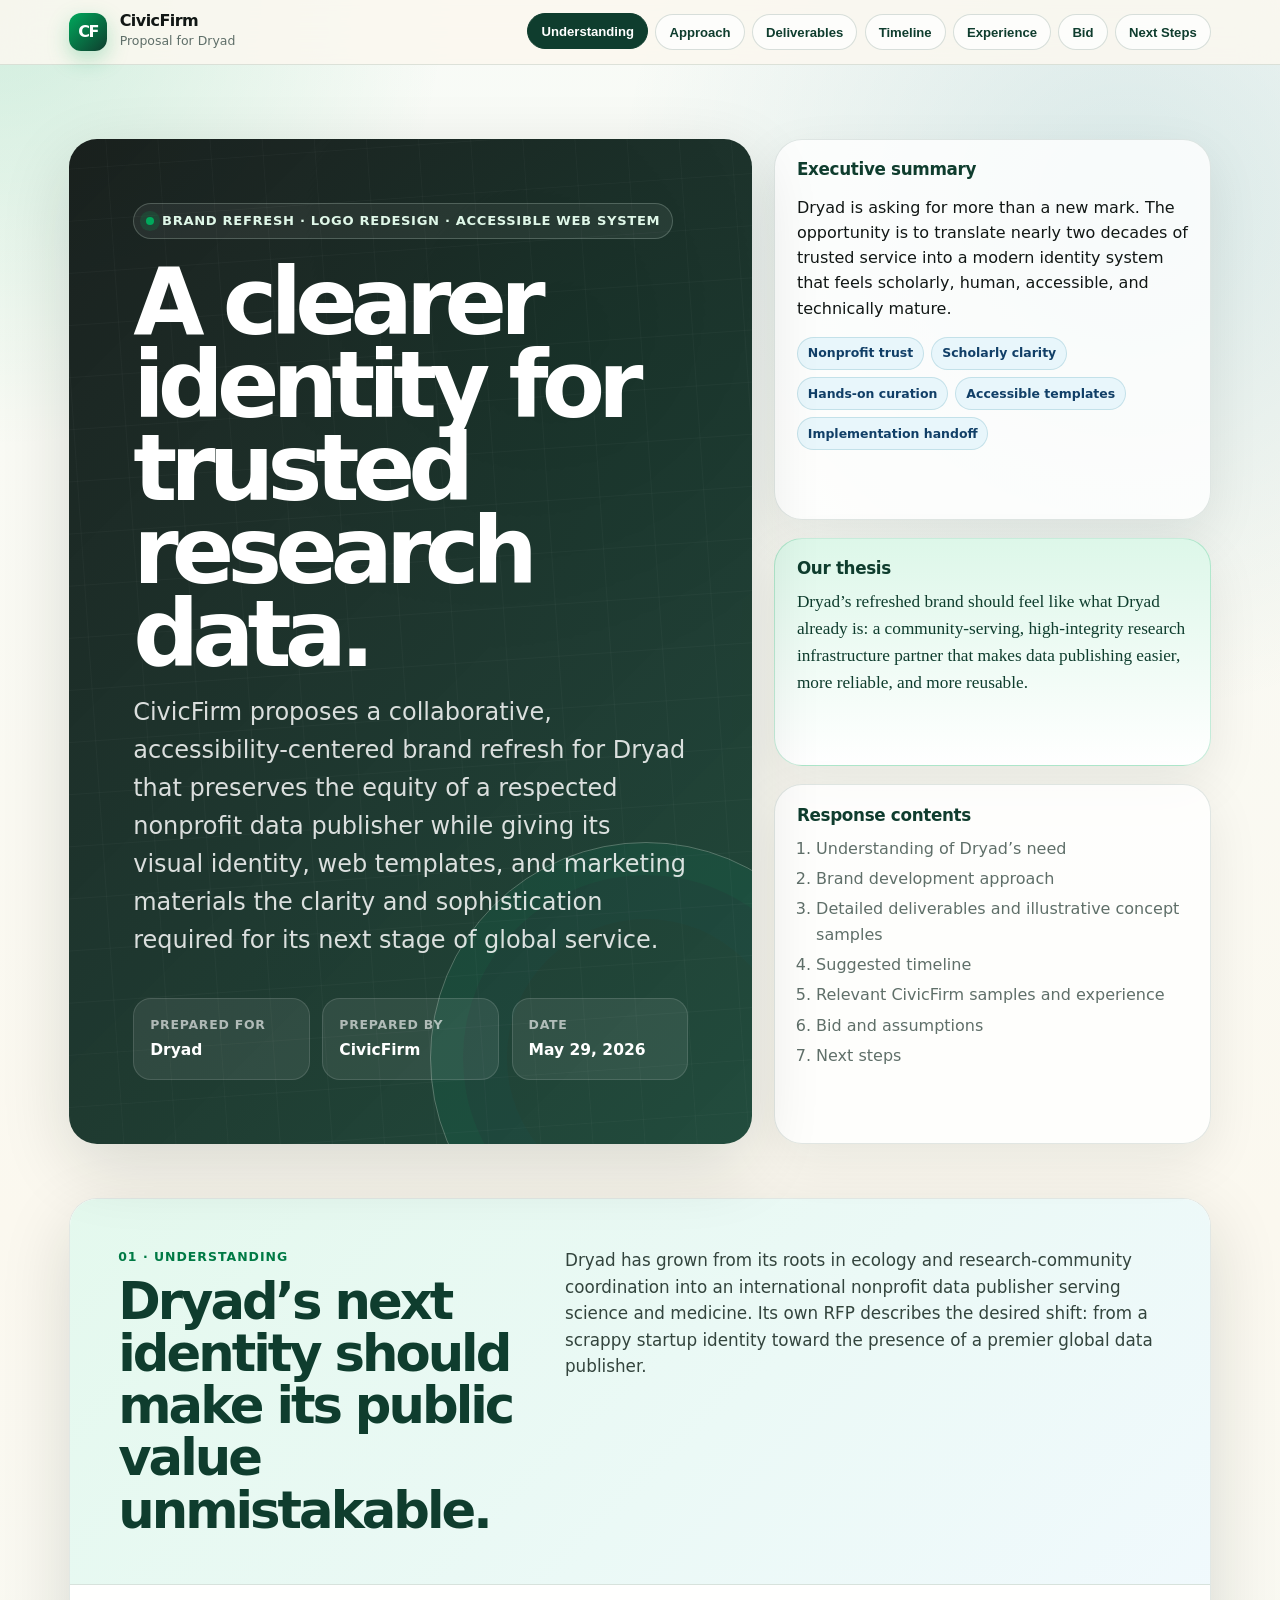
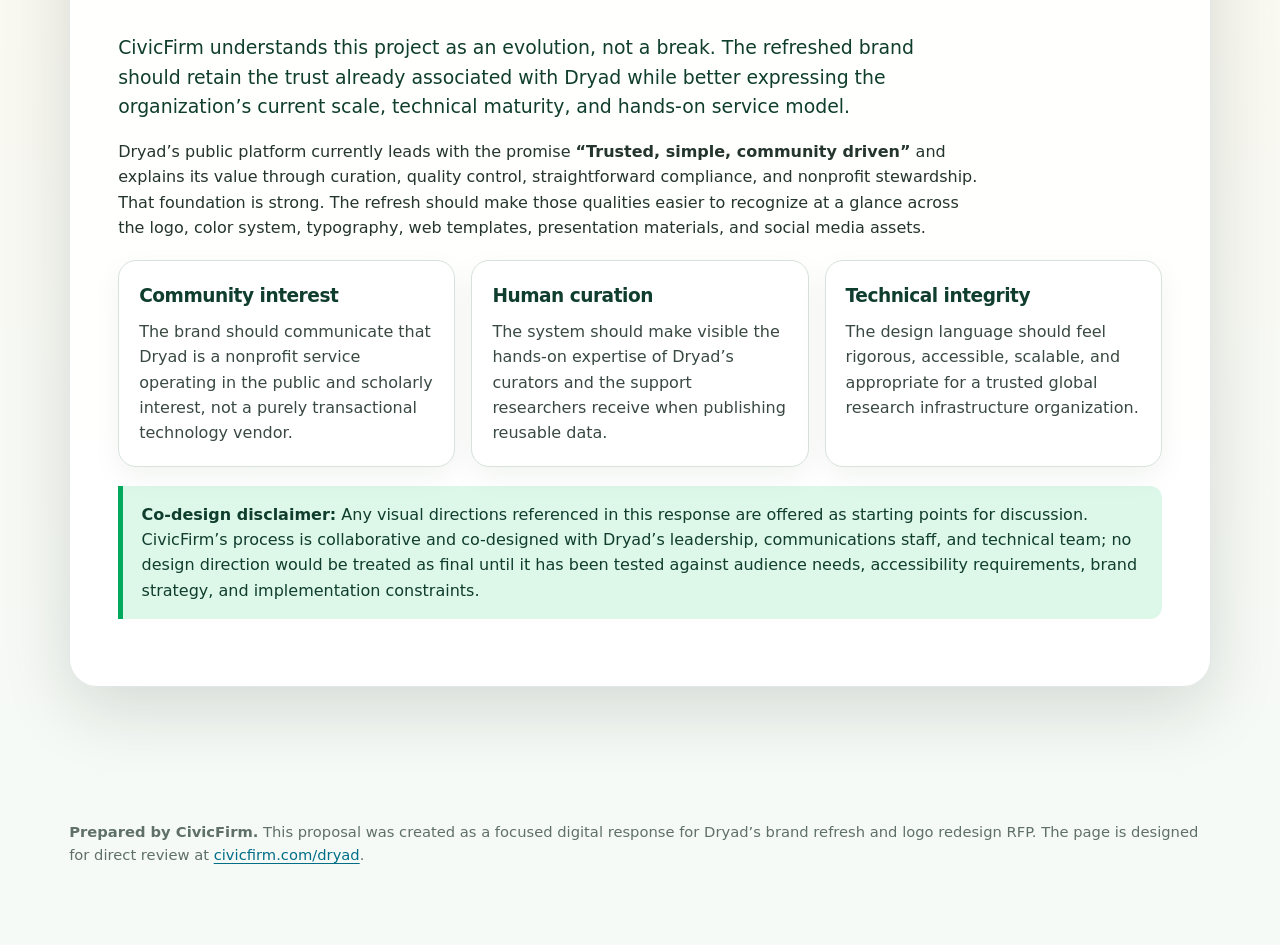
==== commit 0c469add: "Remove Dryad proposal action controls" ====
--- a/client/public/dryad/index.html
+++ b/client/public/dryad/index.html
@@ -715,8 +715,6 @@
         <button class="tab-button" role="tab" aria-selected="false" data-target="experience">Experience</button>
         <button class="tab-button" role="tab" aria-selected="false" data-target="investment">Bid</button>
         <button class="tab-button" role="tab" aria-selected="false" data-target="next">Next Steps</button>
-        <a class="email-button" href="mailto:partnerships@dryad.org?subject=CivicFirm%20Proposal%20for%20Dryad%20Brand%20Refresh%20and%20Logo%20Redesign">Email Dryad</a>
-        <button class="print-button" type="button" onclick="window.print()">Print / Save</button>
       </nav>
     </div>
   </header>
@@ -883,19 +881,17 @@
       <div class="section-header">
         <div>
           <div class="section-kicker" id="timeline-label">04 · Suggested timeline</div>
-          <h2>A 10-week engagement with defined review points.</h2>
-        </div>
-        <p>This timeline assumes timely access to relevant brand materials, existing website context, stakeholder availability, and consolidated feedback at each review milestone.</p>
+          <h2>A focused 6-week engagement with momentum from day one.</h2>
+        </div>
+        <p>CivicFirm can turn this work around quickly while protecting the strategy, accessibility, and stakeholder clarity the assignment deserves. This schedule assumes timely access to existing brand materials, priority stakeholders, technical context, and consolidated feedback at each review milestone.</p>
       </div>
       <div class="section-body">
         <div class="timeline" aria-label="Suggested project timeline">
-          <div class="timeline-item"><div class="week">Week 1</div><div><h3>Kickoff and discovery</h3><p>Confirm goals, audiences, decision process, technical constraints, accessibility expectations, and success criteria.</p></div></div>
-          <div class="timeline-item"><div class="week">Week 2</div><div><h3>Brand strategy brief</h3><p>Deliver positioning, voice, visual principles, and creative evaluation criteria for approval before design exploration.</p></div></div>
-          <div class="timeline-item"><div class="week">Weeks 3–4</div><div><h3>Logo and identity concepts</h3><p>Present two to three identity routes with logo, palette, typography, and system implications.</p></div></div>
-          <div class="timeline-item"><div class="week">Weeks 5–6</div><div><h3>Selected identity refinement</h3><p>Refine the chosen direction, test accessibility considerations, and prepare the core identity system.</p></div></div>
-          <div class="timeline-item"><div class="week">Weeks 7–8</div><div><h3>Web template design</h3><p>Design priority page templates, responsive states, and reusable components for Dryad’s technical team.</p></div></div>
-          <div class="timeline-item"><div class="week">Week 9</div><div><h3>Marketing templates</h3><p>Develop presentation and social templates aligned with the approved identity and web direction.</p></div></div>
-          <div class="timeline-item"><div class="week">Week 10</div><div><h3>Final handoff and QA support</h3><p>Package assets, conduct a handoff meeting, and provide one review cycle for implementation questions.</p></div></div>
+          <div class="timeline-item"><div class="week">Week 1</div><div><h3>Kickoff, discovery, and decision alignment</h3><p>Confirm audiences, brand goals, decision process, accessibility expectations, technical constraints, and the creative criteria that will guide the redesign.</p></div></div>
+          <div class="timeline-item"><div class="week">Week 2</div><div><h3>Brand strategy and first visual directions</h3><p>Deliver a concise brand brief and initial identity territories so Dryad can react early, align quickly, and avoid unnecessary late-stage churn.</p></div></div>
+          <div class="timeline-item"><div class="week">Weeks 3–4</div><div><h3>Logo, visual system, and priority web direction</h3><p>Present and refine the selected identity route, including logo, color, typography, accessible web template direction, and high-priority usage examples.</p></div></div>
+          <div class="timeline-item"><div class="week">Week 5</div><div><h3>Marketing and presentation templates</h3><p>Develop social, presentation, and communications templates aligned with the approved identity so the new brand can be used immediately.</p></div></div>
+          <div class="timeline-item"><div class="week">Week 6</div><div><h3>Final handoff and implementation support</h3><p>Package source files, brand guidance, export-ready assets, and web handoff notes, then conduct a walkthrough with Dryad’s team.</p></div></div>
         </div>
       </div>
     </section>
@@ -906,7 +902,7 @@
           <div class="section-kicker" id="experience-label">05 · Relevant experience</div>
           <h2>CivicFirm is built for organizations whose work matters to communities.</h2>
         </div>
-        <p>CivicFirm’s work focuses on accessible, compliant, thoughtfully designed websites and digital systems for governments, nonprofits, public-good organizations, and community-serving institutions. Dryad can review selected public work on <a href="https://civicfirm.com/#work">civicfirm.com</a>, and we would be happy to schedule a short walkthrough of additional branding, identity, and visual-system work that is not fully represented in the public portfolio.</p>
+        <p>CivicFirm’s work focuses on accessible, compliant, thoughtfully designed websites and digital systems for governments, nonprofits, public-good organizations, and community-serving institutions. Dryad can review selected public work on <a href="https://civicfirm.com/#work">civicfirm.com</a>. We would also be happy to walk the selection team through additional branding, identity, campaign, and visual-system work we have completed for civic and public-good organizations, including examples that are not fully represented in the public portfolio.</p>
       </div>
       <div class="section-body">
         <div class="grid-2">
@@ -974,14 +970,14 @@
         <div class="investment">
           <div class="price-card">
             <div class="price-label">Proposed fixed fee</div>
-            <div class="price">$22,500</div>
-            <p>USD, inclusive of discovery, brand identity, accessible web template design, marketing templates, source files, and handoff support as described in this proposal.</p><p class="fineprint" style="margin-top:0.75rem;">This figure is intended to be appropriately scoped: not inflated with full website implementation costs, but not underpriced in a way that would compromise strategy, accessibility, or design quality.</p>
+            <div class="price">$16,500</div>
+            <p>USD, inclusive of discovery, brand identity direction, logo refinement, accessible web template design direction, marketing and presentation templates, source files, and handoff support as described in this proposal.</p><p class="fineprint" style="margin-top:0.75rem;">This figure is intentionally calibrated for Dryad’s role as a public-benefit open-science infrastructure organization: competitive enough to respect the project’s budget reality, while still protecting the strategy, accessibility, and design quality needed for a brand system that will represent Dryad well.</p>
           </div>
           <div class="card">
             <h3>Included assumptions</h3>
             <p>The bid assumes one kickoff meeting, up to four stakeholder working sessions, two to three initial identity directions, one selected direction for refinement, the web and marketing templates listed above, two consolidated feedback rounds per major phase, organized design source files, one implementation-oriented handoff meeting, and one post-handoff QA review cycle.</p>
             <div class="note"><strong>Optional support:</strong> Post-project support, additional templates, implementation QA, or ongoing brand governance can be provided under a separate monthly support agreement or hourly authorization.</div>
-            <p class="fineprint">This proposal is valid for 30 days and assumes the project can begin within a mutually agreed schedule after selection.</p>
+            <p class="fineprint">This proposal is valid for 30 days. CivicFirm can move quickly after selection and is prepared to begin as soon as Dryad is ready to provide kickoff materials and decision-maker availability.</p>
           </div>
         </div>
       </div>
@@ -1026,16 +1022,14 @@
     </section>
   </main>
 
-  <button class="show-all-toggle" type="button" id="showAllButton">Show full proposal</button>
 
   <footer class="footer">
-    <p><strong>Prepared by CivicFirm.</strong> This HTML proposal is self-contained, responsive, and print-friendly. Replace bracketed contact details before submission. If desired, use the “Print / Save” control to export a PDF from the browser print dialog, or send the HTML file directly as a polished digital response.</p>
+    <p><strong>Prepared by CivicFirm.</strong> This proposal was created as a focused digital response for Dryad’s brand refresh and logo redesign RFP. The page is designed for direct review at <a href="https://civicfirm.com/dryad">civicfirm.com/dryad</a>.</p>
   </footer>
 
   <script>
     const buttons = Array.from(document.querySelectorAll('.tab-button'));
     const sections = Array.from(document.querySelectorAll('.section'));
-    const showAllButton = document.getElementById('showAllButton');
 
     function showSection(id) {
       document.body.classList.remove('show-all');
@@ -1043,21 +1037,12 @@
       buttons.forEach(button => button.setAttribute('aria-selected', button.dataset.target === id ? 'true' : 'false'));
       const target = document.getElementById(id);
       if (target) target.scrollIntoView({ behavior: 'smooth', block: 'start' });
-      showAllButton.textContent = 'Show full proposal';
     }
 
     buttons.forEach(button => {
       button.addEventListener('click', () => showSection(button.dataset.target));
     });
 
-    showAllButton.addEventListener('click', () => {
-      const showingAll = document.body.classList.toggle('show-all');
-      sections.forEach(section => section.classList.toggle('active', showingAll ? false : section.id === 'understanding'));
-      buttons.forEach(button => button.setAttribute('aria-selected', 'false'));
-      showAllButton.textContent = showingAll ? 'Show section tabs' : 'Show full proposal';
-      if (showingAll) document.getElementById('proposal').scrollIntoView({ behavior: 'smooth', block: 'start' });
-      else showSection('understanding');
-    });
   </script>
 </body>
 </html>
